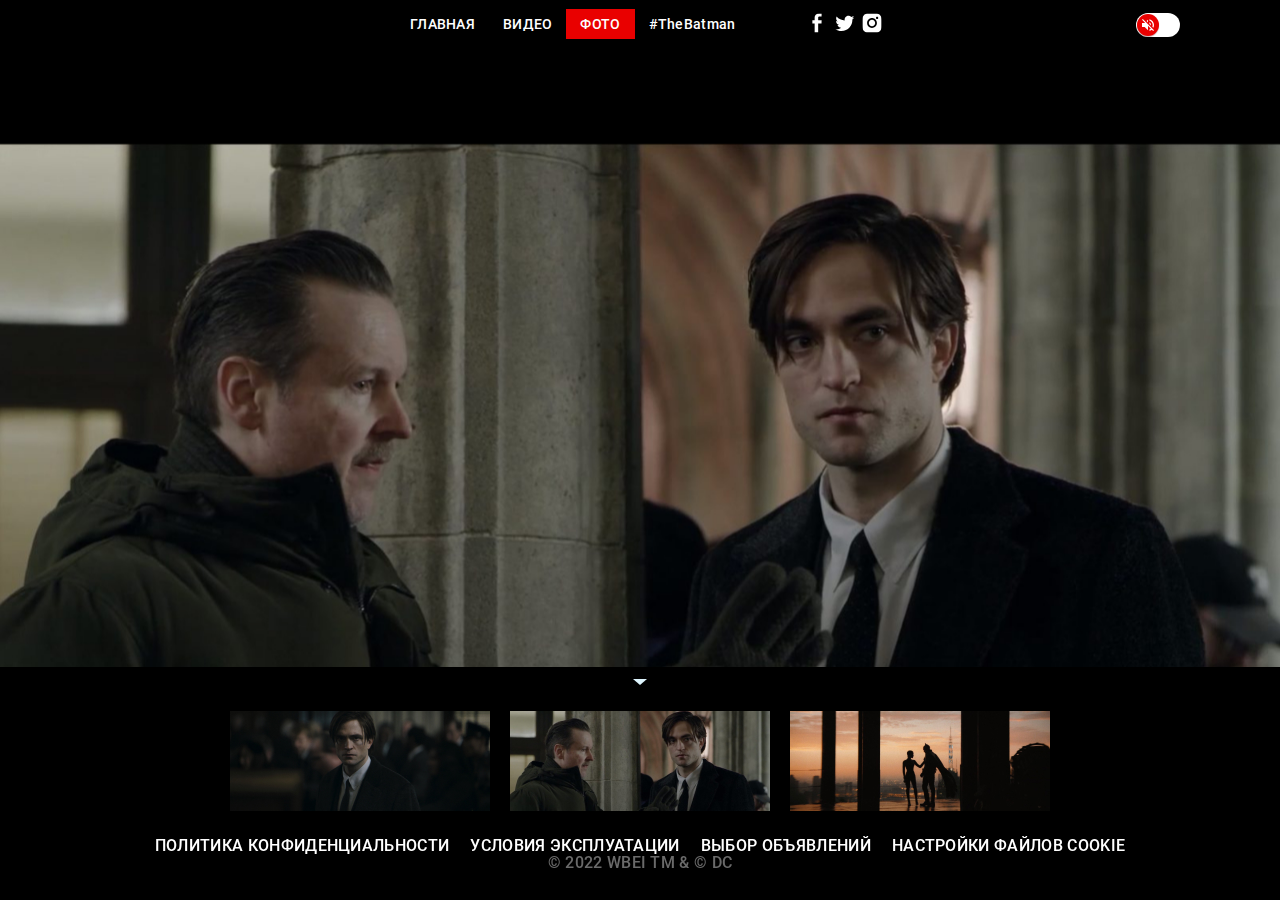
==== photo.html @ 79b20ce1 "photo" ====
<!DOCTYPE html>
<html lang="ru">
<head>
    <meta charset="UTF-8">
    <meta http-equiv="X-UA-Compatible" content="IE=edge">
    <meta name="viewport" content="width=device-width, initial-scale=1.0">
    <title>Batman 2022</title>

    <link rel="stylesheet" href="style/normalize.css">
    <link rel="stylesheet"href="style/swiper-bundle.min.css">
    <link rel="stylesheet" href="style/style.css">

    <script defer src="js/swiper-bundle.min.js"></script>
    <script defer src="js/script.js"></script>
    

   

</head>
<button class="burger"></button>
<body>
    <header class="header">
        <nav class="header__navigation navigation">
            <button class="navigation__close"></button>
            <ul class="navigation__list">
                <li class="navigation__item">
                    <a class="navigation__link" href="index.html">Главная</a>
                </li>
                <li class="navigation__item">
                    <a class="navigation__link" href="video.html">Видео</a>
                </li>
                <li class="navigation__item">
                    <a class="navigation__link navigation__link_active">Фото</a>
                </li>
            </ul>
            <p class="header__hashtag">#TheBatman</p>

            <ul class="header__social social">
                <li class="social__item">
                    <a href="" class="social__link social__link_fb"></a>
                    <a href="" class="social__link social__link_twitter"></a>
                    <a href="" class="social__link social__link_instagram"></a>
                </li>
            </ul>
        </nav>
        <div class="mute">
            <input class="mute__checkbox" type="checkbox" id="mute">
            <label for="mute" class="mute__label"></label>
        </div>
    </header>

    <main class="main main_slider">
        <div class="slider-main swiper">
            <ul class="slider-main__list swiper-wrapper">
                <li class="slider-main__item swiper-slide">
                    <img src="photo/photo01.jpg" alt="бэтмен в гражданскм с усатым мужиком" class="slider-main__img">
                </li>
                <li class="slider-main__item swiper-slide">
                    <img src="photo/photo02.jpg" alt="бэтмен с женщиной-кошкой на фоне города" class="slider-main__img">
                </li>
                <li class="slider-main__item swiper-slide">
                    <img src="photo/photo03.jpg" alt="сердитый бетмен в гражданском" class="slider-main__img">
                </li>
            </ul>
        </div>

        <div class="pagination">
            <button class="pagination__arrow"></button>

            <div class="slider-thumbs swiper">
                <ul class="slider-thumbs__list swiper-wrapper">
                    <li class="slider-thumbs__item swiper-slide">
                        <img src="photo/photo01-thumbs.jpg" alt="превью фото" class="slider-thumbs__img" width="260" height="100">
                    </li>
                    <li class="slider-thumbs__item swiper-slide">
                        <img src="photo/photo02-thumbs.jpg" alt="превью фото" class="slider-thumbs__img" width="260" height="100">
                    </li>
                    <li class="slider-thumbs__item swiper-slide">
                        <img src="photo/photo03-thumbs.jpg" alt="превью фото" class="slider-thumbs__img" width="260" height="100">
                    </li>
                </ul>
            </div>
        </div>
    </main>

    <footer class="footer">
        <ul class="footer__links">
            <li><a href="#" class="footer__link">Политика конфиденциальности</a></li>
            <li><a href="#" class="footer__link">Условия эксплуатации</a></li>
            <li><a href="#" class="footer__link">Выбор объявлений</a></li>
            <li><a href="#" class="footer__link">Настройки файлов cookie</a></li>
        </ul>

        <p class="footer__copyright">© 2022 WBEI TM & © DC</p>
    </footer>
</body>
</html>
---- style/style.css ----
@font-face {
    font-family: Roboto;
    font-weight: 400;
    font-display: swap;
    src: local('Roboto'),
    url('../fonts/roboto-v29-latin_cyrillic-regular.woff2') format('woff2'),
    url('../fonts/roboto-v29-latin_cyrillic-regular.woff') format('woff');
}

@font-face {
    font-family: Roboto;
    font-weight: 400;
    font-display: swap;
    src: local('Roboto'),
    url('../fonts/roboto-v29-latin_cyrillic-500.woff2') format('woff2'),
    url('../fonts/roboto-v29-latin_cyrillic-500.woff') format('woff');
}

html {
    box-sizing: border-box;
}

*, *::after, *::before {
    box-sizing: inherit;
}

body {
    height: 100vh;
    min-width: 320px;
    font-family: Roboto, sans-serif;
    background-color: black;
    color: #fff;
    display: flex;
    flex-direction: column;
    justify-content: space-between;
}

img {
    max-width: 100%;
    height: auto;
}

button {
    padding: 0;
    cursor: pointer;
}

a {
    color: inherit;
    text-decoration: none;
}

ul {
    list-style: none;
    margin: 0;
    padding: 0;
}

h1, h2, h3, p {
    margin: 0;
}

.header {
    height: 50px;
    padding-top: 9px;
    padding-bottom: 9px;
    position: relative;
}

.navigation {
    display: flex;
    justify-content: center;
    align-items: center;
    font-weight: 500;
    font-size: 14px;
    line-height: 16px;
    letter-spacing: 0.02em;
}

.navigation__list {
    display: flex;
    text-transform: uppercase;
    margin-right: 14px;
}

.navigation__link {
    padding: 7px 14px;
    display: block;
}

.navigation__link_active {
    background-color: #E90000;
}

.header__hashtag {
    margin-right: 70px;
}

.social {
    display: flex;
    gap: 20px;
}

.social__link {
    display: inline-block;
    width: 24px;
    height: 24px;
}

.social__link_fb {
    background-image: url('../img/fb.svg');
}

.social__link_twitter {
    background-image: url('../img/tw.svg');
}

.social__link_instagram {
    background-image: url('../img/inst.svg');
}

.navigation__social {
    display: flex;
}

.burger {
    display: none;
}

.mute {
    position: absolute;
    right: 100px;
    top: 50%;
    transform: translateY(-50%);
    width: 44px;
    height: 24px;
    overflow: hidden;
    background-color: #FFFFFF;
    border-radius: 30px;
}

.mute__checkbox {
    position: relative;
    width: 100%;
    height: 100%;
    padding: 0;
    margin: 0;
    opacity: 0;
    cursor: pointer;
    z-index: 3;
}

.mute__label:before,
.mute__label:after {
    content: '' ;
    position: absolute;
    top: 1px;
    left: 1px;
    height: 22px;
    width: 22px;
    border-radius: 50%;
    background-color: #E90000;
    box-shadow: 0px 1px 1px rgba(69, 2, 2, 0.3);
    transition: left 0.3s ease-in-out, right 0.3s ease-in-out;
    background-position: center;
    background-repeat: no-repeat;
}

.mute__label:before {
    background-image: url('../img/OFF.svg');
}

.mute__label:after {
    background-image: url('../img/ON.svg');
    right: -22px;
    left: auto;
}

.mute__checkbox:checked+.mute__label:before {
    left: -22px
}

.mute__checkbox:checked+.mute__label:after {
    right: 1px;
}

.navigation__close {
    display: none;
}

.main {
    flex-grow: 1;
    position: relative;
}

.main_index {
    display: flex;
    align-items: center;
    background-image: url('../img/bg.jpg');
    background-position: top;
    background-size: cover;
    padding-left: 180px;
}

.logo {
    animation: zoomIn 1s;
}

@keyframes zoomIn {
    from {
        transform: scale3d(0, 0, 0) 
    }
}

.footer {
    height: 70px;
    position: relative;
    z-index: 500;
    padding-top: 10px;
    padding-bottom: 10px;
    display: flex;
    flex-direction: column;
    align-items: center;
    line-height: 11px;
    letter-spacing: 0.02em;
    text-transform: uppercase;
    
}

.footer__links {
    display: flex;
    margin-bottom: 6px;
    gap: 21px;
}

.footer__copyright {
    color: #6A6A6A;
}

.slider-main {
    height: 100%;
}

.slider-main__item {
    display: flex;
    align-items: center;
    justify-content: space-between;
}

.pagination {
    z-index: 400;
    position: absolute;
    bottom: 0;
    left: 0;
    right: 0;
    padding-bottom: 15px;
    background-color: black;
    min-height: 144px;
    padding-top: 12px;
}

.pagination__arrow {
    display: block;
    margin: 0 auto 20px;
    width: 0;
    height: 0;
    border-left: 7px solid transparent;
    border-right: 7px solid transparent;
    border-bottom: 6px solid transparent;
    border-top: 6px solid rgb(221, 244, 253);
    background-color: transparent;
    transition: border-color 0.3s ease-in-out;
}

.pagination__arrow:hover {
    border-top-color: rgb(127, 157, 255);
}

.slider-thumbs {
    max-width: 820px;
}

@media (max-width: 1024px) {
.mute {
    right: 20px;
}

.main_index {
    padding-left: 60px;
}
}

@media (max-width: 768px) {

.header {
        display: flex;
        align-items: center;
        padding-left: 20px;
        padding-right: 20px;
    }

.burger {
    display: block;
    width: 20px;
    height: 12px;
    background-color: transparent;
    background-image: url('../img/menu.svg');
    border: none;
    margin-top: 20px;
    margin-left: 20px;
    
}

.navigation {
    position: fixed;
    top: 0;
    left: 0;
    bottom: 0;
    width: 240px;
    transform: translateX(-240px);
    background: #260707;
    flex-direction: column;
    justify-content: flex-start;
    padding-top: 90px;
    text-align: center;
    align-items: stretch;
    transition: transform 0.3s ease-in-out;
}

.navigation_active {
    transform: translateX(0);
}

.navigation__list {
    flex-direction: column;
    margin-right: 0;
    gap: 6px;
    margin-bottom: 6px;
}

.navigation__link {
    padding-top: 12px;
    padding-bottom: 12px;
}

.header__hashtag {
    margin-right: 0;
    margin-bottom: 40px;
}

.navigation__close {
    position: absolute;
    display: block;
    top: 20;
    left: 20;
    width: 16px;
    height: 16px;
    background-image: url('../img/close.svg');
    background-color: transparent;
    border: none;
}

.social {
    justify-content: center;
}

.main_index {
    padding-left: 30px;
}

.logo {
    width: 230px;
}

.footer {
    padding-left: 20px;
    padding-right: 20px;
    text-align: center;
}
}

@media (max-width: 580px) {
    .main_index {
        align-items: flex-end;
        justify-content: center;
        padding-bottom: 64px;
        padding-left: 0;
        background-image: linear-gradient(0.11deg, rgba(0, 0, 0, 0.76) 32.14%, rgba(255, 0, 0, 0) 72.56%), url(../img/photo.jpg);
    }

    .logo {
        width: 125px;
    }
    .footer {
        font-size: 6px;
        line-height: 7px;
    }
}
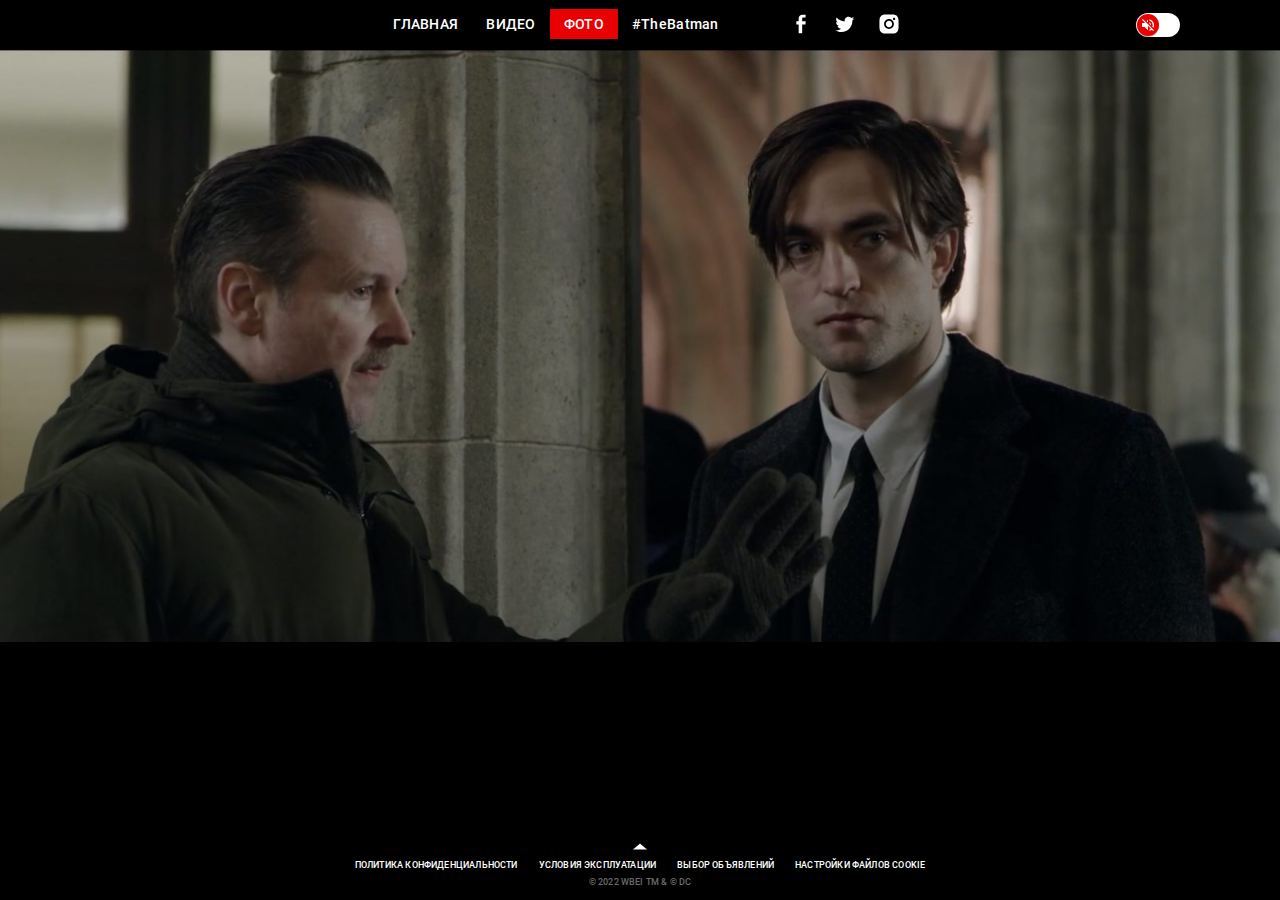
==== commit 940ea092: "finish" ====
--- a/photo.html
+++ b/photo.html
@@ -1,97 +1,178 @@
-<!DOCTYPE html>
+<!doctype html>
 <html lang="ru">
 <head>
-    <meta charset="UTF-8">
-    <meta http-equiv="X-UA-Compatible" content="IE=edge">
-    <meta name="viewport" content="width=device-width, initial-scale=1.0">
-    <title>Batman 2022</title>
+	<meta charset="UTF-8">
+	<meta name="viewport"
+	content="width=device-width, user-scalable=no, initial-scale=1.0, maximum-scale=1.0, minimum-scale=1.0">
+	<meta http-equiv="X-UA-Compatible" content="ie=edge">
 
-    <link rel="stylesheet" href="style/normalize.css">
-    <link rel="stylesheet"href="style/swiper-bundle.min.css">
-    <link rel="stylesheet" href="style/style.css">
+	<link rel="preload" href="fonts/roboto-v29-latin_cyrillic-regular.woff2" as="font" type="font/woff2" crossorigin/>
+	<link rel="preload" href="fonts/roboto-v29-latin_cyrillic-500.woff2" as="font" type="font/woff2" crossorigin/>
 
-    <script defer src="js/swiper-bundle.min.js"></script>
-    <script defer src="js/script.js"></script>
-    
+	<link rel="icon" href="img/icon.png" type="image/png">
+	<link rel="stylesheet" href="style/normalize.css">
+	<link rel="stylesheet" href="style/swiper-bundle.min.css">
+	<link rel="stylesheet" href="style/style.css">
 
-   
+	<script src="js/swiper-bundle.min.js" defer></script>
+	<script src="js/script.js" defer></script>
 
+	<title>BATMAN photo</title>
 </head>
-<button class="burger"></button>
 <body>
-    <header class="header">
-        <nav class="header__navigation navigation">
-            <button class="navigation__close"></button>
-            <ul class="navigation__list">
-                <li class="navigation__item">
-                    <a class="navigation__link" href="index.html">Главная</a>
-                </li>
-                <li class="navigation__item">
-                    <a class="navigation__link" href="video.html">Видео</a>
-                </li>
-                <li class="navigation__item">
-                    <a class="navigation__link navigation__link_active">Фото</a>
-                </li>
-            </ul>
-            <p class="header__hashtag">#TheBatman</p>
+<header class="header">
+	<button class="burger" id="burger"></button>
 
-            <ul class="header__social social">
-                <li class="social__item">
-                    <a href="" class="social__link social__link_fb"></a>
-                    <a href="" class="social__link social__link_twitter"></a>
-                    <a href="" class="social__link social__link_instagram"></a>
-                </li>
-            </ul>
-        </nav>
-        <div class="mute">
-            <input class="mute__checkbox" type="checkbox" id="mute">
-            <label for="mute" class="mute__label"></label>
-        </div>
-    </header>
+	<nav class="header__navigation navigation">
+		<button class="navigation__close"></button>
+		<ul class="navigation__list">
+			<li class="navigation__item">
+				<a class="navigation__link" href="index.html">Главная</a>
+			</li>
+			<li class="navigation__item">
+				<a class="navigation__link" href="video.html">Видео</a>
+			</li>
+			<li class="navigation__item">
+				<a class="navigation__link navigation__link_active">Фото</a>
+			</li>
+		</ul>
 
-    <main class="main main_slider">
-        <div class="slider-main swiper">
-            <ul class="slider-main__list swiper-wrapper">
-                <li class="slider-main__item swiper-slide">
-                    <img src="photo/photo01.jpg" alt="бэтмен в гражданскм с усатым мужиком" class="slider-main__img">
-                </li>
-                <li class="slider-main__item swiper-slide">
-                    <img src="photo/photo02.jpg" alt="бэтмен с женщиной-кошкой на фоне города" class="slider-main__img">
-                </li>
-                <li class="slider-main__item swiper-slide">
-                    <img src="photo/photo03.jpg" alt="сердитый бетмен в гражданском" class="slider-main__img">
-                </li>
-            </ul>
-        </div>
+		<p class="header__hashtag">#TheBatman</p>
 
-        <div class="pagination">
-            <button class="pagination__arrow"></button>
+		<ul class="header__social social">
+			<li class="social__item">
+				<a href="#" class="social__link social__link_fb" aria-label="ссылка facebook">
+					<svg width="24" height="24" fill="currentColor" xmlns="http://www.w3.org/2000/svg"><g clip-path="url(#a)"><path d="M9.65 21.6v-9.01H7.2V9.348h2.45v-2.77c0-2.178 1.448-4.177 4.784-4.177 1.35 0 2.349.126 2.349.126l-.079 3.029s-1.018-.01-2.13-.01c-1.202 0-1.395.54-1.395 1.434v2.368H16.8l-.158 3.244H13.18V21.6H9.65Z"/></g><defs><clipPath id="a"><path transform="translate(7.2 2.4)" d="M0 0h9.6v19.2H0z"/></clipPath></defs></svg>
+				</a>
+			</li>
+			<li class="social__item">
+				<a href="#" class="social__link social__link_twitter" aria-label="ссылка twitter">
+					<svg width="24" height="24" fill="currentColor" xmlns="http://www.w3.org/2000/svg">
+						<g clip-path="url(#clip0_234_289)">
+							<path d="M21.3015 6.52138C20.6045 6.83024 19.8557 7.03894 19.0685 7.13327C19.8807 6.64725 20.4884 5.88232 20.7781 4.9812C20.015 5.43448 19.1798 5.75354 18.3088 5.92451C17.7231 5.29914 16.9473 4.88464 16.1019 4.74535C15.2565 4.60607 14.3887 4.74979 13.6334 5.15421C12.878 5.55863 12.2773 6.20112 11.9245 6.98193C11.5717 7.76274 11.4866 8.63818 11.6823 9.47233C10.136 9.39469 8.62334 8.99279 7.24244 8.2927C5.86154 7.59262 4.64328 6.61 3.66672 5.40861C3.3328 5.98461 3.1408 6.65244 3.1408 7.36367C3.14043 8.00395 3.2981 8.63441 3.59983 9.19913C3.90156 9.76386 4.33802 10.2454 4.87047 10.601C4.25296 10.5813 3.64908 10.4145 3.10908 10.1143V10.1644C3.10902 11.0624 3.41965 11.9328 3.98826 12.6278C4.55687 13.3229 5.34844 13.7998 6.22866 13.9777C5.65582 14.1327 5.05524 14.1555 4.47228 14.0444C4.72063 14.8171 5.20438 15.4928 5.85582 15.9769C6.50726 16.461 7.29378 16.7292 8.10525 16.7441C6.72772 17.8255 5.02648 18.4121 3.2752 18.4095C2.96498 18.4096 2.65502 18.3915 2.34692 18.3553C4.12457 19.4982 6.19389 20.1048 8.30727 20.1025C15.4614 20.1025 19.3723 14.1772 19.3723 9.03824C19.3723 8.87129 19.3681 8.70266 19.3606 8.53571C20.1214 7.98556 20.778 7.30431 21.2998 6.52388L21.3015 6.52138Z"/>
+						</g>
+					</svg>
+				</a>
+			</li>
+			<li class="social__item">
+				<a href="#" class="social__link social__link_inst" aria-label="ссылка instagram">
+					<svg width="24" height="24" viewBox="0 0 24 24" fill="currentColor" xmlns="http://www.w3.org/2000/svg">
+						<g clip-path="url(#clip0_234_294)">
+							<path d="M12 8.81005C10.2435 8.81005 8.81004 10.2435 8.81004 12C8.81004 13.7566 10.2435 15.19 12 15.19C13.7566 15.19 15.19 13.7566 15.19 12C15.19 10.2435 13.7566 8.81005 12 8.81005ZM21.5676 12C21.5676 10.6791 21.5796 9.37003 21.5054 8.05144C21.4312 6.51986 21.0818 5.16059 19.9619 4.04062C18.8395 2.91826 17.4826 2.57126 15.951 2.49708C14.63 2.42289 13.321 2.43485 12.0024 2.43485C10.6814 2.43485 9.37242 2.42289 8.05382 2.49708C6.52224 2.57126 5.16297 2.92065 4.043 4.04062C2.92064 5.16298 2.57364 6.51986 2.49946 8.05144C2.42527 9.37243 2.43724 10.6814 2.43724 12C2.43724 13.3186 2.42527 14.6301 2.49946 15.9486C2.57364 17.4802 2.92303 18.8395 4.043 19.9595C5.16536 21.0818 6.52224 21.4288 8.05382 21.503C9.37481 21.5772 10.6838 21.5652 12.0024 21.5652C13.3234 21.5652 14.6324 21.5772 15.951 21.503C17.4826 21.4288 18.8419 21.0794 19.9619 19.9595C21.0842 18.8371 21.4312 17.4802 21.5054 15.9486C21.582 14.6301 21.5676 13.321 21.5676 12ZM12 16.9083C9.28387 16.9083 7.0918 14.7162 7.0918 12C7.0918 9.28388 9.28387 7.09181 12 7.09181C14.7162 7.09181 16.9083 9.28388 16.9083 12C16.9083 14.7162 14.7162 16.9083 12 16.9083ZM17.1093 8.03708C16.4751 8.03708 15.963 7.52496 15.963 6.89079C15.963 6.25662 16.4751 5.7445 17.1093 5.7445C17.7435 5.7445 18.2556 6.25662 18.2556 6.89079C18.2558 7.04138 18.2262 7.19052 18.1687 7.32968C18.1112 7.46884 18.0267 7.59528 17.9203 7.70176C17.8138 7.80824 17.6873 7.89267 17.5482 7.95021C17.409 8.00775 17.2599 8.03727 17.1093 8.03708Z"/>
+						</g>
+					</svg>
+				</a>
+			</li>
+		</ul>
+	</nav>
 
-            <div class="slider-thumbs swiper">
-                <ul class="slider-thumbs__list swiper-wrapper">
-                    <li class="slider-thumbs__item swiper-slide">
-                        <img src="photo/photo01-thumbs.jpg" alt="превью фото" class="slider-thumbs__img" width="260" height="100">
-                    </li>
-                    <li class="slider-thumbs__item swiper-slide">
-                        <img src="photo/photo02-thumbs.jpg" alt="превью фото" class="slider-thumbs__img" width="260" height="100">
-                    </li>
-                    <li class="slider-thumbs__item swiper-slide">
-                        <img src="photo/photo03-thumbs.jpg" alt="превью фото" class="slider-thumbs__img" width="260" height="100">
-                    </li>
-                </ul>
-            </div>
-        </div>
-    </main>
+	<div class="mute">
+		<input type="checkbox" class="mute__checkbox" id="mute">
+		<label for="mute" class="mute__label">mute</label>
+	</div>
+</header>
 
-    <footer class="footer">
-        <ul class="footer__links">
-            <li><a href="#" class="footer__link">Политика конфиденциальности</a></li>
-            <li><a href="#" class="footer__link">Условия эксплуатации</a></li>
-            <li><a href="#" class="footer__link">Выбор объявлений</a></li>
-            <li><a href="#" class="footer__link">Настройки файлов cookie</a></li>
-        </ul>
+<main class="main main_slider">
+	<div class="slider-main swiper">
+		<ul class="slider-main__list swiper-wrapper">
+			<li class="slider-main__item swiper-slide">
+				<img src="photo/photo01.jpg " alt="фото" class="slider-main__img">
+			</li>
+			<li class="slider-main__item  swiper-slide">
+				<img src="photo/photo02.jpg" alt="фото" class="slider-main__img">
+			</li>
+			<li class="slider-main__item  swiper-slide">
+				<img src="photo/photo03.jpg" alt="фото" class="slider-main__img">
+			</li>
+			<li class="slider-main__item swiper-slide"><img src="photo/photo04.jpg" alt="Фото" class="slider-main__img"></li>
+			<li class="slider-main__item swiper-slide"><img src="photo/photo05.jpg" alt="Фото" class="slider-main__img"></li>
+			<li class="slider-main__item swiper-slide"><img src="photo/photo06.jpg" alt="Фото" class="slider-main__img"></li>
+			<li class="slider-main__item swiper-slide"><img src="photo/photo07.jpg" alt="Фото" class="slider-main__img"></li>
+			<li class="slider-main__item swiper-slide"><img src="photo/photo08.jpg" alt="Фото" class="slider-main__img"></li>
+			<li class="slider-main__item swiper-slide"><img src="photo/photo09.jpg" alt="Фото" class="slider-main__img"></li>
+			<li class="slider-main__item swiper-slide"><img src="photo/photo10.jpg" alt="Фото" class="slider-main__img"></li>
+			<li class="slider-main__item swiper-slide"><img src="photo/photo11.jpg" alt="Фото" class="slider-main__img"></li>
+			<li class="slider-main__item swiper-slide"><img src="photo/photo12.jpg" alt="Фото" class="slider-main__img"></li>
+			<li class="slider-main__item swiper-slide"><img src="photo/photo13.jpg" alt="Фото" class="slider-main__img"></li>
+			<li class="slider-main__item swiper-slide"><img src="photo/photo14.jpg" alt="Фото" class="slider-main__img"></li>
+			<li class="slider-main__item swiper-slide"><img src="photo/photo15.jpg" alt="Фото" class="slider-main__img"></li>
+			<li class="slider-main__item swiper-slide"><img src="photo/photo16.jpg" alt="Фото" class="slider-main__img"></li>
+			<li class="slider-main__item swiper-slide"><img src="photo/photo17.jpg" alt="Фото" class="slider-main__img"></li>
+			<li class="slider-main__item swiper-slide"><img src="photo/photo18.jpg" alt="Фото" class="slider-main__img"></li>
+			<li class="slider-main__item swiper-slide"><img src="photo/photo19.jpg" alt="Фото" class="slider-main__img"></li>
+			<li class="slider-main__item swiper-slide"><img src="photo/photo20.jpg" alt="Фото" class="slider-main__img"></li>
+			<li class="slider-main__item swiper-slide"><img src="photo/photo21.jpg" alt="Фото" class="slider-main__img"></li>
+			<li class="slider-main__item swiper-slide"><img src="photo/photo22.jpg" alt="Фото" class="slider-main__img"></li>
+		</ul>
+	</div>
 
-        <p class="footer__copyright">© 2022 WBEI TM & © DC</p>
-    </footer>
+	<div class="pagination">
+		<button class="pagination__arrow"></button>
+
+		<div class="slider-thumbs swiper">
+			<ul class="slider-thumbs__list swiper-wrapper">
+				<li class="slider-thumbs__item swiper-slide">
+					<img src="photo/photo01-thumbs.jpg" alt="превью фото" class="slider-thumbs__img" width="260" height="100">
+				</li>
+				<li class="slider-thumbs__item swiper-slide">
+					<img src="photo/photo02-thumbs.jpg" alt="превью фото" class="slider-thumbs__img" width="260" height="100">
+				</li>
+				<li class="slider-thumbs__item swiper-slide">
+					<img src="photo/photo03-thumbs.jpg" alt="превью фото" class="slider-thumbs__img" width="260" height="100">
+				</li>
+				<li class="slider-thumbs__item swiper-slide"><img src="photo/photo04-thumbs.jpg" alt="превью фото"
+				class="slider-thumbs__img" width="241" height="100"></li>
+				<li class="slider-thumbs__item swiper-slide"><img src="photo/photo05-thumbs.jpg" alt="превью фото"
+				class="slider-thumbs__img" width="243" height="100"></li>
+				<li class="slider-thumbs__item swiper-slide"><img src="photo/photo06-thumbs.jpg" alt="превью фото"
+				class="slider-thumbs__img" width="239" height="100"></li>
+				<li class="slider-thumbs__item swiper-slide"><img src="photo/photo07-thumbs.jpg" alt="превью фото"
+				class="slider-thumbs__img" width="178" height="100"></li>
+				<li class="slider-thumbs__item swiper-slide"><img src="photo/photo08-thumbs.jpg" alt="превью фото"
+				class="slider-thumbs__img" width="178" height="100"></li>
+				<li class="slider-thumbs__item swiper-slide"><img src="photo/photo09-thumbs.jpg" alt="превью фото"
+				class="slider-thumbs__img" width="178" height="100"></li>
+				<li class="slider-thumbs__item swiper-slide"><img src="photo/photo10-thumbs.jpg" alt="превью фото"
+				class="slider-thumbs__img" width="178" height="100"></li>
+				<li class="slider-thumbs__item swiper-slide"><img src="photo/photo11-thumbs.jpg" alt="превью фото"
+				class="slider-thumbs__img" width="150" height="100"></li>
+				<li class="slider-thumbs__item swiper-slide"><img src="photo/photo12-thumbs.jpg" alt="превью фото"
+				class="slider-thumbs__img" width="212" height="100"></li>
+				<li class="slider-thumbs__item swiper-slide"><img src="photo/photo13-thumbs.jpg" alt="превью фото"
+				class="slider-thumbs__img" width="204" height="100"></li>
+				<li class="slider-thumbs__item swiper-slide"><img src="photo/photo14-thumbs.jpg" alt="превью фото"
+				class="slider-thumbs__img" width="215" height="100"></li>
+				<li class="slider-thumbs__item swiper-slide"><img src="photo/photo15-thumbs.jpg" alt="превью фото"
+				class="slider-thumbs__img" width="226" height="100"></li>
+				<li class="slider-thumbs__item swiper-slide"><img src="photo/photo16-thumbs.jpg" alt="превью фото"
+				class="slider-thumbs__img" width="225" height="100"></li>
+				<li class="slider-thumbs__item swiper-slide"><img src="photo/photo17-thumbs.jpg" alt="превью фото"
+				class="slider-thumbs__img" width="178" height="100"></li>
+				<li class="slider-thumbs__item swiper-slide"><img src="photo/photo18-thumbs.jpg" alt="превью фото"
+				class="slider-thumbs__img" width="178" height="100"></li>
+				<li class="slider-thumbs__item swiper-slide"><img src="photo/photo19-thumbs.jpg" alt="превью фото"
+				class="slider-thumbs__img" width="178" height="100"></li>
+				<li class="slider-thumbs__item swiper-slide"><img src="photo/photo20-thumbs.jpg" alt="превью фото"
+				class="slider-thumbs__img" width="161" height="100"></li>
+				<li class="slider-thumbs__item swiper-slide"><img src="photo/photo21-thumbs.jpg" alt="превью фото"
+				class="slider-thumbs__img" width="197" height="100"></li>
+				<li class="slider-thumbs__item swiper-slide"><img src="photo/photo22-thumbs.jpg" alt="превью фото"
+				class="slider-thumbs__img" width="160" height="100"></li>
+			</ul>
+		</div>
+	</div>
+
+</main>
+
+<footer class="footer">
+	<ul class="footer__links">
+		<li><a href="#" class="footer__link">Политика конфиденциальности</a></li>
+		<li><a href="#" class="footer__link">Условия эксплуатации</a></li>
+		<li><a href="#" class="footer__link">Выбор объявлений</a></li>
+		<li><a href="#" class="footer__link">Настройки файлов cookie</a></li>
+	</ul>
+
+	<p class="footer__copyright">© 2022 WBEI TM & © DC</p>
+</footer>
 </body>
 </html>--- a/style/style.css
+++ b/style/style.css
@@ -83,48 +83,58 @@
     margin-right: 14px;
 }
 
+.header__hashtag {
+    margin-right: 70px;
+}
+
+.social {
+    display: flex;
+    gap: 20px;
+}
+
+.social__link {
+    display: block;
+    width: 24px;
+    height: 24px;
+    transition: color .3s ease-in-out;
+    color: #ffffff;
+}
+
+.social__link_fb:hover {
+    color: #166fe5;
+}
+.social__link_fb:focus {
+    color: #166fe5;
+    outline: none;
+    box-shadow: 0 0 3pt 2pt #166fe5;
+}
+
+.social__link_twitter:hover {
+    color: #119afb;
+}
+.social__link_twitter:focus {
+    color: #119afb;
+    outline: none;
+    box-shadow: 0 0 3pt 2pt #119afb;
+}
+
+.social__link_inst:hover {
+    color: #d83566;
+}
+.social__link_inst:focus {
+    color: #d83566;
+    outline: none;
+    box-shadow: 0 0 3pt 2pt #d83566;
+}
+
 .navigation__link {
     padding: 7px 14px;
     display: block;
 }
 
+
 .navigation__link_active {
     background-color: #E90000;
-}
-
-.header__hashtag {
-    margin-right: 70px;
-}
-
-.social {
-    display: flex;
-    gap: 20px;
-}
-
-.social__link {
-    display: inline-block;
-    width: 24px;
-    height: 24px;
-}
-
-.social__link_fb {
-    background-image: url('../img/fb.svg');
-}
-
-.social__link_twitter {
-    background-image: url('../img/tw.svg');
-}
-
-.social__link_instagram {
-    background-image: url('../img/inst.svg');
-}
-
-.navigation__social {
-    display: flex;
-}
-
-.burger {
-    display: none;
 }
 
 .mute {
@@ -135,7 +145,7 @@
     width: 44px;
     height: 24px;
     overflow: hidden;
-    background-color: #FFFFFF;
+    background-color: #fff;
     border-radius: 30px;
 }
 
@@ -147,39 +157,41 @@
     margin: 0;
     opacity: 0;
     cursor: pointer;
-    z-index: 3;
+    z-index: 3; 
 }
 
 .mute__label:before,
 .mute__label:after {
-    content: '' ;
+    content: '';
     position: absolute;
     top: 1px;
     left: 1px;
+    display: block;
     height: 22px;
     width: 22px;
     border-radius: 50%;
-    background-color: #E90000;
-    box-shadow: 0px 1px 1px rgba(69, 2, 2, 0.3);
-    transition: left 0.3s ease-in-out, right 0.3s ease-in-out;
-    background-position: center;
-    background-repeat: no-repeat;
+    box-shadow: 0 1px 1px rgba(69, 2, 2, 0.3);
+    transition: left .3s ease-in-out, right .3s ease-in-out;
+    background: #E90000 no-repeat center;
 }
 
 .mute__label:before {
-    background-image: url('../img/OFF.svg');
+    background-image: url('../img/mute.svg')
 }
 
 .mute__label:after {
-    background-image: url('../img/ON.svg');
     right: -22px;
     left: auto;
+    background-image: url('../img/volume_on.svg')
+}
+
+.burger {
+    display: none;
 }
 
 .mute__checkbox:checked+.mute__label:before {
-    left: -22px
-}
-
+    left: -22px;
+}
 .mute__checkbox:checked+.mute__label:after {
     right: 1px;
 }
@@ -196,10 +208,11 @@
 .main_index {
     display: flex;
     align-items: center;
-    background-image: url('../img/bg.jpg');
+    padding-left: 180px;
+    background-image: url('../img/bg2x.jpg');
     background-position: top;
     background-size: cover;
-    padding-left: 180px;
+    image-rendering: optimizeQuality;
 }
 
 .logo {
@@ -208,35 +221,40 @@
 
 @keyframes zoomIn {
     from {
-        transform: scale3d(0, 0, 0) 
+        transform: scale3d(0,0,0);
     }
 }
 
 .footer {
-    height: 70px;
+    height: 50px;
     position: relative;
+    padding: 10px 0;
     z-index: 500;
-    padding-top: 10px;
-    padding-bottom: 10px;
     display: flex;
     flex-direction: column;
     align-items: center;
+    font-size: 9px;
     line-height: 11px;
     letter-spacing: 0.02em;
     text-transform: uppercase;
-    
-}
-
-.footer__links {
-    display: flex;
-    margin-bottom: 6px;
-    gap: 21px;
 }
 
 .footer__copyright {
     color: #6A6A6A;
 }
 
+.footer__links {
+    display: flex;
+    gap: 21px;
+    margin-bottom: 6px;
+}
+
+.main_slider {
+    height: calc(100% - 100px);
+    overflow: hidden;
+    padding-bottom: 10px;
+}
+
 .slider-main {
     height: 100%;
 }
@@ -244,7 +262,32 @@
 .slider-main__item {
     display: flex;
     align-items: center;
-    justify-content: space-between;
+    justify-content: center;
+}
+
+.slider-thumbs {
+    max-width: 820px;
+}
+
+.slider-main__img {
+    object-fit: contain;
+}
+
+.slider-thumbs__img {
+    width: 100%;
+    height: 100px;
+    object-fit: cover;
+}
+
+.slider-main__video {
+    height: 83vh;
+    width: 100%;
+    object-fit: contain;
+}
+
+.slider-thumbs__img {
+    max-height: 100px;
+    object-fit: cover;
 }
 
 .pagination {
@@ -253,10 +296,15 @@
     bottom: 0;
     left: 0;
     right: 0;
-    padding-bottom: 15px;
-    background-color: black;
+    background-color: #000;
     min-height: 144px;
-    padding-top: 12px;
+    padding: 12px 20px 15px;
+    transform: translateY(calc(100% - 25px));
+    transition: transform .5s ease-in-out;
+}
+
+.pagination_active {
+    transform: translateY(0);
 }
 
 .pagination__arrow {
@@ -266,117 +314,128 @@
     height: 0;
     border-left: 7px solid transparent;
     border-right: 7px solid transparent;
+    border-top: 6px solid transparent;
+    border-bottom: 6px solid #ffffff;
+
+    background-color: transparent;
+    transition: border-color .3s ease-in-out;
+    outline: unset;
+}
+
+.pagination_active .pagination__arrow {
     border-bottom: 6px solid transparent;
-    border-top: 6px solid rgb(221, 244, 253);
-    background-color: transparent;
-    transition: border-color 0.3s ease-in-out;
+    border-top: 6px solid #ffffff;
+
 }
 
 .pagination__arrow:hover {
-    border-top-color: rgb(127, 157, 255);
-}
-
-.slider-thumbs {
-    max-width: 820px;
+    border-bottom-color: #E90000;
+}
+
+.pagination_active .pagination__arrow:hover {
+    border-bottom-color: transparent;
+    border-top-color: #E90000;
 }
 
 @media (max-width: 1024px) {
-.mute {
-    right: 20px;
-}
-
-.main_index {
-    padding-left: 60px;
-}
+    .mute {
+        right: 20px;
+    }
+
+    .main_index {
+        padding-left: 60px;
+    }
 }
 
 @media (max-width: 768px) {
-
-.header {
+    .header {
+        min-height: 50px;
         display: flex;
         align-items: center;
         padding-left: 20px;
         padding-right: 20px;
     }
 
-.burger {
-    display: block;
-    width: 20px;
-    height: 12px;
-    background-color: transparent;
-    background-image: url('../img/menu.svg');
-    border: none;
-    margin-top: 20px;
-    margin-left: 20px;
-    
-}
-
-.navigation {
-    position: fixed;
-    top: 0;
-    left: 0;
-    bottom: 0;
-    width: 240px;
-    transform: translateX(-240px);
-    background: #260707;
-    flex-direction: column;
-    justify-content: flex-start;
-    padding-top: 90px;
-    text-align: center;
-    align-items: stretch;
-    transition: transform 0.3s ease-in-out;
-}
-
-.navigation_active {
-    transform: translateX(0);
-}
-
-.navigation__list {
-    flex-direction: column;
-    margin-right: 0;
-    gap: 6px;
-    margin-bottom: 6px;
-}
-
-.navigation__link {
-    padding-top: 12px;
-    padding-bottom: 12px;
-}
-
-.header__hashtag {
-    margin-right: 0;
-    margin-bottom: 40px;
-}
-
-.navigation__close {
-    position: absolute;
-    display: block;
-    top: 20;
-    left: 20;
-    width: 16px;
-    height: 16px;
-    background-image: url('../img/close.svg');
-    background-color: transparent;
-    border: none;
-}
-
-.social {
-    justify-content: center;
-}
-
-.main_index {
-    padding-left: 30px;
-}
-
-.logo {
-    width: 230px;
-}
-
-.footer {
-    padding-left: 20px;
-    padding-right: 20px;
-    text-align: center;
-}
+    .burger {
+        display: block;
+        width: 20px;
+        height: 12px;
+        background-color: transparent;
+        background-image: url('../img/menu.svg');
+        border: none;
+    }
+
+    .navigation {
+        position: fixed;
+        top: 0;
+        left: -240px;
+        bottom: 0;
+        width: 240px;
+        transform: translateX(0);
+        background-color: #260707;
+        flex-direction: column;
+        justify-content: flex-start;
+        padding-top: 90px;
+        text-align: center;
+        align-items: stretch;
+        transition: transform .3s ease-in-out;
+        z-index: 600;
+    }
+
+    .burger_active {
+        transform: translateX(240px);
+    }
+
+    .navigation_active {
+        transform: translateX(240px);
+    }
+
+    .navigation__list {
+        flex-direction: column;
+        margin-right: 0;
+        gap: 6px;
+        margin-bottom: 6px;
+    }
+
+    .navigation__link {
+        padding-top: 12px;
+        padding-bottom: 12px;
+    }
+
+    .header__hashtag {
+        margin-right: 0;
+    }
+
+    .navigation__close {
+        position: absolute;
+        display: block;
+        width: 16px;
+        height: 16px;
+        top: 20px;
+        left: 20px;
+        background-image: url('../img/close.svg');
+        background-color: transparent;
+        border: none;
+    }
+
+    .social {
+        justify-content: center;
+        margin-top: 40px;
+    }
+
+    .main_index {
+        padding-left: 30px;
+    }
+
+    .logo {
+        width: 230px;
+    }
+
+    .footer {
+        padding-left: 20px;
+        padding-right: 20px;
+        text-align: center;
+    }
 }
 
 @media (max-width: 580px) {
@@ -385,14 +444,32 @@
         justify-content: center;
         padding-bottom: 64px;
         padding-left: 0;
-        background-image: linear-gradient(0.11deg, rgba(0, 0, 0, 0.76) 32.14%, rgba(255, 0, 0, 0) 72.56%), url(../img/photo.jpg);
+        background-image: linear-gradient(0.11deg, rgba(0, 0, 0, 0.76) 32.14%, rgba(255, 0, 0, 0) 72.56%), url('../img/bgs.jpg');
+    }
+    .footer {
+        height: 50px;
+        font-size: 6px;
+        line-height: 7px;
+        text-align: center;
+        letter-spacing: 0.02em;
     }
 
     .logo {
         width: 125px;
     }
-    .footer {
-        font-size: 6px;
-        line-height: 7px;
-    }
-}
+
+    .pagination__arrow {
+        margin-bottom: 6px;
+    }
+
+    .pagination {
+        min-height: 80px;
+    }
+}
+
+@media (max-height: 514px) {
+    .slider-main__video {
+        height: 68vh;
+    }
+}
+
